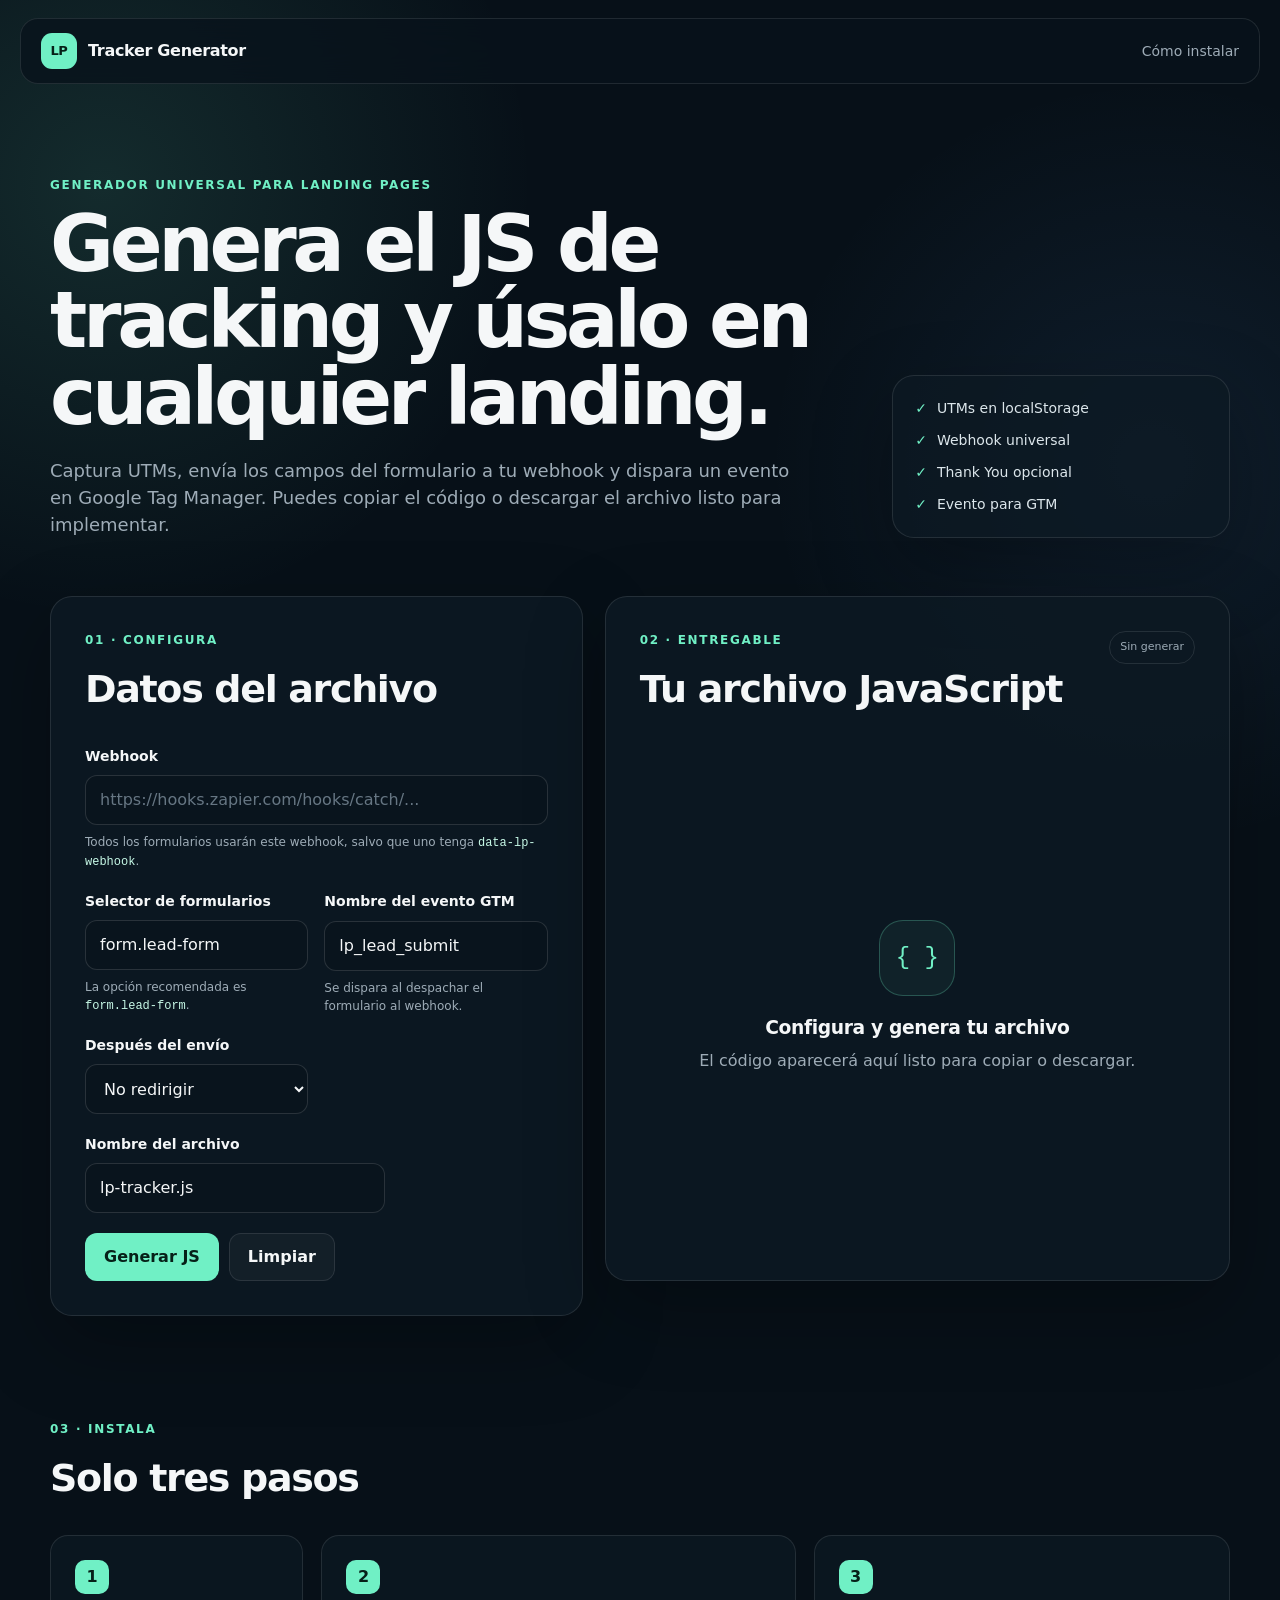
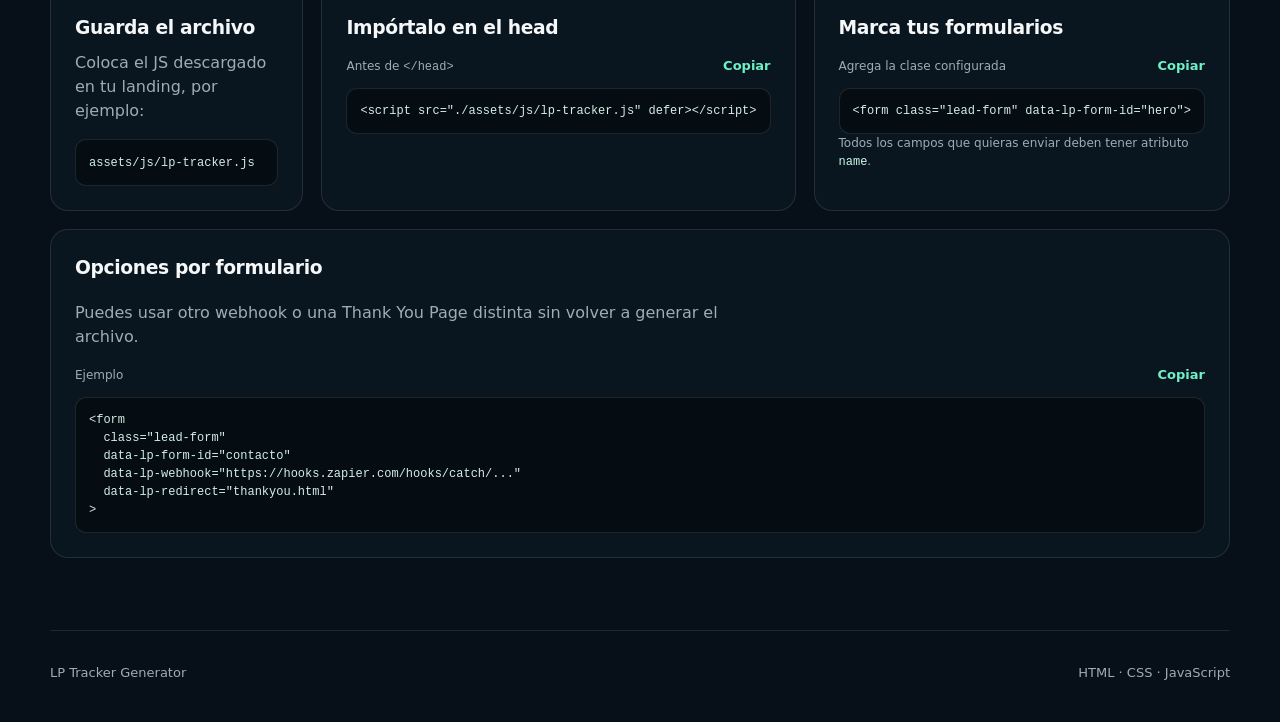
==== index.html @ 28cc4b69 "primer commit" ====
<!doctype html>
<html lang="es">
<head>
  <meta charset="UTF-8">
  <meta name="viewport" content="width=device-width, initial-scale=1.0">
  <meta name="description" content="Genera un archivo JavaScript universal para capturar UTMs, enviar formularios a un webhook y disparar un evento en Google Tag Manager.">
  <title>LP Tracker Generator</title>
  <link rel="stylesheet" href="./styles.css">
</head>
<body>
  <header class="topbar">
    <a class="brand" href="#inicio" aria-label="LP Tracker Generator">
      <span class="brand-mark">LP</span>
      <span>Tracker Generator</span>
    </a>
    <a class="topbar-link" href="#instalacion">Cómo instalar</a>
  </header>

  <main id="inicio">
    <section class="hero shell">
      <div>
        <p class="eyebrow">Generador universal para landing pages</p>
        <h1>Genera el JS de tracking y úsalo en cualquier landing.</h1>
        <p class="hero-copy">
          Captura UTMs, envía los campos del formulario a tu webhook y dispara un evento en Google Tag Manager.
          Puedes copiar el código o descargar el archivo listo para implementar.
        </p>
      </div>
      <div class="hero-points" aria-label="Funciones incluidas">
        <span>UTMs en localStorage</span>
        <span>Webhook universal</span>
        <span>Thank You opcional</span>
        <span>Evento para GTM</span>
      </div>
    </section>

    <section class="workspace shell">
      <form id="builder-form" class="card config-card">
        <div class="section-heading">
          <p class="step">01 · Configura</p>
          <h2>Datos del archivo</h2>
        </div>

        <label class="field">
          <span>Webhook</span>
          <input id="webhook-url" name="webhookUrl" type="url" placeholder="https://hooks.zapier.com/hooks/catch/..." required>
          <small>Todos los formularios usarán este webhook, salvo que uno tenga <code>data-lp-webhook</code>.</small>
        </label>

        <div class="field-grid">
          <label class="field">
            <span>Selector de formularios</span>
            <input id="form-selector" name="formSelector" value="form.lead-form" required>
            <small>La opción recomendada es <code>form.lead-form</code>.</small>
          </label>

          <label class="field">
            <span>Nombre del evento GTM</span>
            <input id="event-name" name="eventName" value="lp_lead_submit" required>
            <small>Se dispara al despachar el formulario al webhook.</small>
          </label>
        </div>

        <div class="field-grid">
          <label class="field">
            <span>Después del envío</span>
            <select id="redirect-mode" name="redirectMode">
              <option value="none">No redirigir</option>
              <option value="thankyou">Ir a una Thank You Page</option>
            </select>
          </label>

          <label class="field" id="redirect-field" hidden>
            <span>URL de Thank You Page</span>
            <input id="redirect-url" name="redirectUrl" placeholder="thankyou.html">
            <small>Puede ser una ruta relativa o una URL completa.</small>
          </label>
        </div>

        <label class="field short-field">
          <span>Nombre del archivo</span>
          <input id="file-name" name="fileName" value="lp-tracker.js" required>
        </label>

        <div class="actions">
          <button class="button button-primary" type="submit">Generar JS</button>
          <button class="button button-ghost" id="reset-button" type="button">Limpiar</button>
        </div>
      </form>

      <section class="card result-card" aria-live="polite">
        <div class="section-heading result-heading">
          <div>
            <p class="step">02 · Entregable</p>
            <h2>Tu archivo JavaScript</h2>
          </div>
          <span id="status-badge" class="status-badge">Sin generar</span>
        </div>

        <div id="empty-state" class="empty-state">
          <div class="code-icon">{ }</div>
          <h3>Configura y genera tu archivo</h3>
          <p>El código aparecerá aquí listo para copiar o descargar.</p>
        </div>

        <div id="result" hidden>
          <div class="file-summary">
            <div>
              <span>Archivo generado</span>
              <strong id="generated-file-name">lp-tracker.js</strong>
              <small id="generated-file-size">0 KB</small>
            </div>
            <div class="file-actions">
              <button id="copy-js-button" class="button button-ghost" type="button">Copiar JS</button>
              <button id="download-button" class="button button-primary" type="button">Descargar JS</button>
            </div>
          </div>

          <div class="code-panel">
            <div class="code-header">
              <h3>Vista previa</h3>
              <button class="text-button" data-copy-target="generated-code" type="button">Copiar código</button>
            </div>
            <pre><code id="generated-code"></code></pre>
          </div>

          <div class="event-preview">
            <span>Evento enviado a Google Tag Manager</span>
            <code id="event-preview">lp_lead_submit</code>
          </div>
        </div>
      </section>
    </section>

    <section id="instalacion" class="installation shell">
      <div class="section-heading">
        <p class="step">03 · Instala</p>
        <h2>Solo tres pasos</h2>
      </div>

      <div class="install-grid">
        <article class="install-card">
          <span class="number">1</span>
          <h3>Guarda el archivo</h3>
          <p>Coloca el JS descargado en tu landing, por ejemplo:</p>
          <div class="mini-code"><code>assets/js/lp-tracker.js</code></div>
        </article>

        <article class="install-card">
          <span class="number">2</span>
          <h3>Impórtalo en el head</h3>
          <div class="snippet-title">
            <span>Antes de <code>&lt;/head&gt;</code></span>
            <button class="text-button" data-copy-target="script-snippet" type="button">Copiar</button>
          </div>
          <pre class="small-pre"><code id="script-snippet">&lt;script src="./assets/js/lp-tracker.js" defer&gt;&lt;/script&gt;</code></pre>
        </article>

        <article class="install-card">
          <span class="number">3</span>
          <h3>Marca tus formularios</h3>
          <div class="snippet-title">
            <span>Agrega la clase configurada</span>
            <button class="text-button" data-copy-target="form-snippet" type="button">Copiar</button>
          </div>
          <pre class="small-pre"><code id="form-snippet">&lt;form class="lead-form" data-lp-form-id="hero"&gt;</code></pre>
          <p class="note">Todos los campos que quieras enviar deben tener atributo <code>name</code>.</p>
        </article>
      </div>

      <div class="optional-box">
        <div>
          <h3>Opciones por formulario</h3>
          <p>Puedes usar otro webhook o una Thank You Page distinta sin volver a generar el archivo.</p>
        </div>
        <div class="snippet-title">
          <span>Ejemplo</span>
          <button class="text-button" data-copy-target="override-snippet" type="button">Copiar</button>
        </div>
        <pre class="small-pre"><code id="override-snippet">&lt;form
  class="lead-form"
  data-lp-form-id="contacto"
  data-lp-webhook="https://hooks.zapier.com/hooks/catch/..."
  data-lp-redirect="thankyou.html"
&gt;</code></pre>
      </div>
    </section>
  </main>

  <footer class="footer shell">
    <span>LP Tracker Generator</span>
    <span>HTML · CSS · JavaScript</span>
  </footer>

  <div id="toast" class="toast" role="status" aria-live="polite"></div>
  <script src="./app.js"></script>
</body>
</html>
---- styles.css ----
:root {
  --bg: #071018;
  --surface: #0d1923;
  --surface-2: #111f2b;
  --line: rgba(255, 255, 255, 0.1);
  --text: #f5f7f8;
  --muted: #9eacb7;
  --accent: #70f0c5;
  --accent-dark: #092d25;
  --warning: #ffd685;
  --radius: 22px;
  --shadow: 0 28px 80px rgba(0, 0, 0, 0.28);
}

* { box-sizing: border-box; }
html { scroll-behavior: smooth; }
body {
  margin: 0;
  min-width: 320px;
  background:
    radial-gradient(circle at 8% 8%, rgba(112, 240, 197, 0.12), transparent 27rem),
    radial-gradient(circle at 90% 20%, rgba(103, 173, 255, 0.09), transparent 24rem),
    var(--bg);
  color: var(--text);
  font-family: Inter, ui-sans-serif, system-ui, -apple-system, BlinkMacSystemFont, "Segoe UI", sans-serif;
  line-height: 1.5;
}

button, input, select { font: inherit; }
button { cursor: pointer; }
a { color: inherit; text-decoration: none; }
code { font-family: "SFMono-Regular", Consolas, "Liberation Mono", monospace; }

.shell { width: min(1180px, calc(100% - 36px)); margin-inline: auto; }

.topbar {
  width: min(1240px, calc(100% - 36px));
  margin: 18px auto 0;
  min-height: 66px;
  padding: 0 20px;
  display: flex;
  align-items: center;
  justify-content: space-between;
  border: 1px solid var(--line);
  border-radius: 18px;
  background: rgba(8, 18, 27, 0.78);
  backdrop-filter: blur(18px);
  position: sticky;
  top: 12px;
  z-index: 10;
}

.brand { display: flex; align-items: center; gap: 11px; font-weight: 800; letter-spacing: -0.02em; }
.brand-mark {
  width: 36px;
  height: 36px;
  display: grid;
  place-items: center;
  border-radius: 11px;
  color: #062018;
  background: var(--accent);
  font-size: 13px;
}
.topbar-link { color: var(--muted); font-size: 14px; }
.topbar-link:hover { color: var(--text); }

.hero {
  padding: 92px 0 58px;
  display: grid;
  grid-template-columns: minmax(0, 1.4fr) minmax(280px, 0.6fr);
  align-items: end;
  gap: 54px;
}

.eyebrow, .step {
  margin: 0 0 12px;
  color: var(--accent);
  text-transform: uppercase;
  letter-spacing: 0.14em;
  font-size: 12px;
  font-weight: 800;
}

h1, h2, h3, p { margin-top: 0; }
h1 {
  max-width: 830px;
  margin-bottom: 22px;
  font-size: clamp(42px, 7vw, 78px);
  line-height: 0.98;
  letter-spacing: -0.055em;
}
h2 { margin-bottom: 0; font-size: clamp(27px, 3vw, 38px); letter-spacing: -0.035em; }
h3 { letter-spacing: -0.02em; }
.hero-copy { max-width: 760px; margin-bottom: 0; color: var(--muted); font-size: 18px; }

.hero-points {
  padding: 22px;
  display: grid;
  gap: 11px;
  border: 1px solid var(--line);
  border-radius: var(--radius);
  background: rgba(13, 25, 35, 0.72);
  box-shadow: var(--shadow);
}
.hero-points span { display: flex; gap: 10px; align-items: center; color: #dce6eb; font-size: 14px; }
.hero-points span::before { content: "✓"; color: var(--accent); font-weight: 900; }

.workspace { display: grid; grid-template-columns: minmax(0, 0.92fr) minmax(0, 1.08fr); gap: 22px; align-items: start; }
.card {
  border: 1px solid var(--line);
  border-radius: var(--radius);
  background: rgba(13, 25, 35, 0.9);
  box-shadow: var(--shadow);
}
.config-card, .result-card { padding: clamp(22px, 3vw, 34px); }
.result-card { min-height: 660px; position: sticky; top: 96px; }
.section-heading { margin-bottom: 28px; }
.result-heading { display: flex; justify-content: space-between; align-items: flex-start; gap: 20px; }

.field { display: grid; gap: 8px; margin-bottom: 20px; }
.field > span { font-size: 14px; font-weight: 750; }
.field small, .note { color: var(--muted); font-size: 12px; }
.field code, .note code { color: #c7f9e7; }
.field-grid { display: grid; grid-template-columns: 1fr 1fr; gap: 16px; }
.short-field { max-width: 300px; }
input, select {
  width: 100%;
  min-height: 50px;
  padding: 0 14px;
  color: var(--text);
  border: 1px solid rgba(255, 255, 255, 0.13);
  border-radius: 12px;
  outline: none;
  background: #09141d;
  transition: border-color 160ms ease, box-shadow 160ms ease;
}
input:focus, select:focus { border-color: rgba(112, 240, 197, 0.72); box-shadow: 0 0 0 4px rgba(112, 240, 197, 0.09); }
input::placeholder { color: #667683; }

.actions, .file-actions { display: flex; flex-wrap: wrap; gap: 10px; }
.actions { margin-top: 8px; }
.button {
  min-height: 48px;
  padding: 0 18px;
  border: 1px solid transparent;
  border-radius: 12px;
  font-weight: 800;
  transition: transform 150ms ease, opacity 150ms ease, border-color 150ms ease;
}
.button:hover { transform: translateY(-1px); }
.button-primary { background: var(--accent); color: #062018; }
.button-ghost { color: var(--text); border-color: var(--line); background: rgba(255, 255, 255, 0.035); }
.text-button { padding: 0; border: 0; color: var(--accent); background: transparent; font-size: 13px; font-weight: 750; }

.status-badge {
  padding: 7px 10px;
  color: var(--muted);
  border: 1px solid var(--line);
  border-radius: 999px;
  font-size: 11px;
  white-space: nowrap;
}
.status-badge.ready { color: var(--accent); border-color: rgba(112, 240, 197, 0.35); background: rgba(112, 240, 197, 0.06); }

.empty-state { min-height: 500px; display: grid; place-content: center; justify-items: center; text-align: center; color: var(--muted); }
.empty-state h3 { margin: 18px 0 7px; color: var(--text); }
.empty-state p { margin-bottom: 0; }
.code-icon {
  width: 76px;
  height: 76px;
  display: grid;
  place-items: center;
  border: 1px solid rgba(112, 240, 197, 0.25);
  border-radius: 24px;
  color: var(--accent);
  background: rgba(112, 240, 197, 0.05);
  font-family: monospace;
  font-size: 24px;
}

.file-summary {
  margin-bottom: 18px;
  padding: 16px;
  display: flex;
  justify-content: space-between;
  align-items: center;
  gap: 18px;
  border: 1px solid var(--line);
  border-radius: 15px;
  background: var(--surface-2);
}
.file-summary div:first-child { display: grid; gap: 3px; }
.file-summary span, .file-summary small { color: var(--muted); font-size: 12px; }
.file-summary strong { font-size: 17px; }

.code-panel { overflow: hidden; border: 1px solid var(--line); border-radius: 15px; background: #050c12; }
.code-header, .snippet-title { display: flex; align-items: center; justify-content: space-between; gap: 14px; }
.code-header { min-height: 48px; padding: 0 15px; border-bottom: 1px solid var(--line); }
.code-header h3 { margin: 0; font-size: 14px; }
pre { margin: 0; }
.code-panel pre { max-height: 390px; overflow: auto; padding: 18px; color: #d7e5eb; font-size: 12px; line-height: 1.65; }
.event-preview { margin-top: 16px; padding: 14px 16px; display: flex; align-items: center; justify-content: space-between; gap: 12px; border: 1px solid rgba(112, 240, 197, 0.18); border-radius: 13px; background: rgba(112, 240, 197, 0.045); font-size: 13px; }
.event-preview code { color: var(--accent); }

.installation { padding: 104px 0 72px; }
.install-grid { display: grid; grid-template-columns: repeat(3, 1fr); gap: 18px; }
.install-card, .optional-box { padding: 24px; border: 1px solid var(--line); border-radius: 18px; background: rgba(13, 25, 35, 0.72); }
.install-card .number { width: 34px; height: 34px; margin-bottom: 20px; display: grid; place-items: center; border-radius: 10px; background: var(--accent); color: #062018; font-weight: 900; }
.install-card h3 { margin-bottom: 9px; }
.install-card p, .optional-box p { color: var(--muted); }
.mini-code, .small-pre { margin-top: 12px; padding: 13px; overflow: auto; border: 1px solid var(--line); border-radius: 11px; background: #050c12; color: #d4eee5; font-size: 12px; }
.snippet-title { margin-top: 14px; font-size: 12px; color: var(--muted); }
.optional-box { margin-top: 18px; }
.optional-box > div:first-child { max-width: 680px; }

.footer { min-height: 86px; display: flex; align-items: center; justify-content: space-between; color: var(--muted); border-top: 1px solid var(--line); font-size: 13px; }
.toast {
  position: fixed;
  right: 20px;
  bottom: 20px;
  max-width: min(360px, calc(100% - 40px));
  padding: 13px 16px;
  border: 1px solid rgba(112, 240, 197, 0.28);
  border-radius: 12px;
  color: var(--text);
  background: #10231e;
  box-shadow: var(--shadow);
  opacity: 0;
  transform: translateY(10px);
  pointer-events: none;
  transition: 180ms ease;
}
.toast.show { opacity: 1; transform: translateY(0); }

[hidden] { display: none !important; }

@media (max-width: 940px) {
  .hero, .workspace { grid-template-columns: 1fr; }
  .result-card { position: static; min-height: auto; }
  .install-grid { grid-template-columns: 1fr; }
}

@media (max-width: 640px) {
  .shell, .topbar { width: min(100% - 22px, 1180px); }
  .topbar { padding-inline: 14px; }
  .topbar-link { display: none; }
  .hero { padding-top: 68px; }
  h1 { font-size: 43px; }
  .field-grid { grid-template-columns: 1fr; gap: 0; }
  .file-summary, .event-preview, .footer { align-items: flex-start; flex-direction: column; }
  .file-actions, .actions { width: 100%; }
  .file-actions .button, .actions .button { flex: 1; }
}
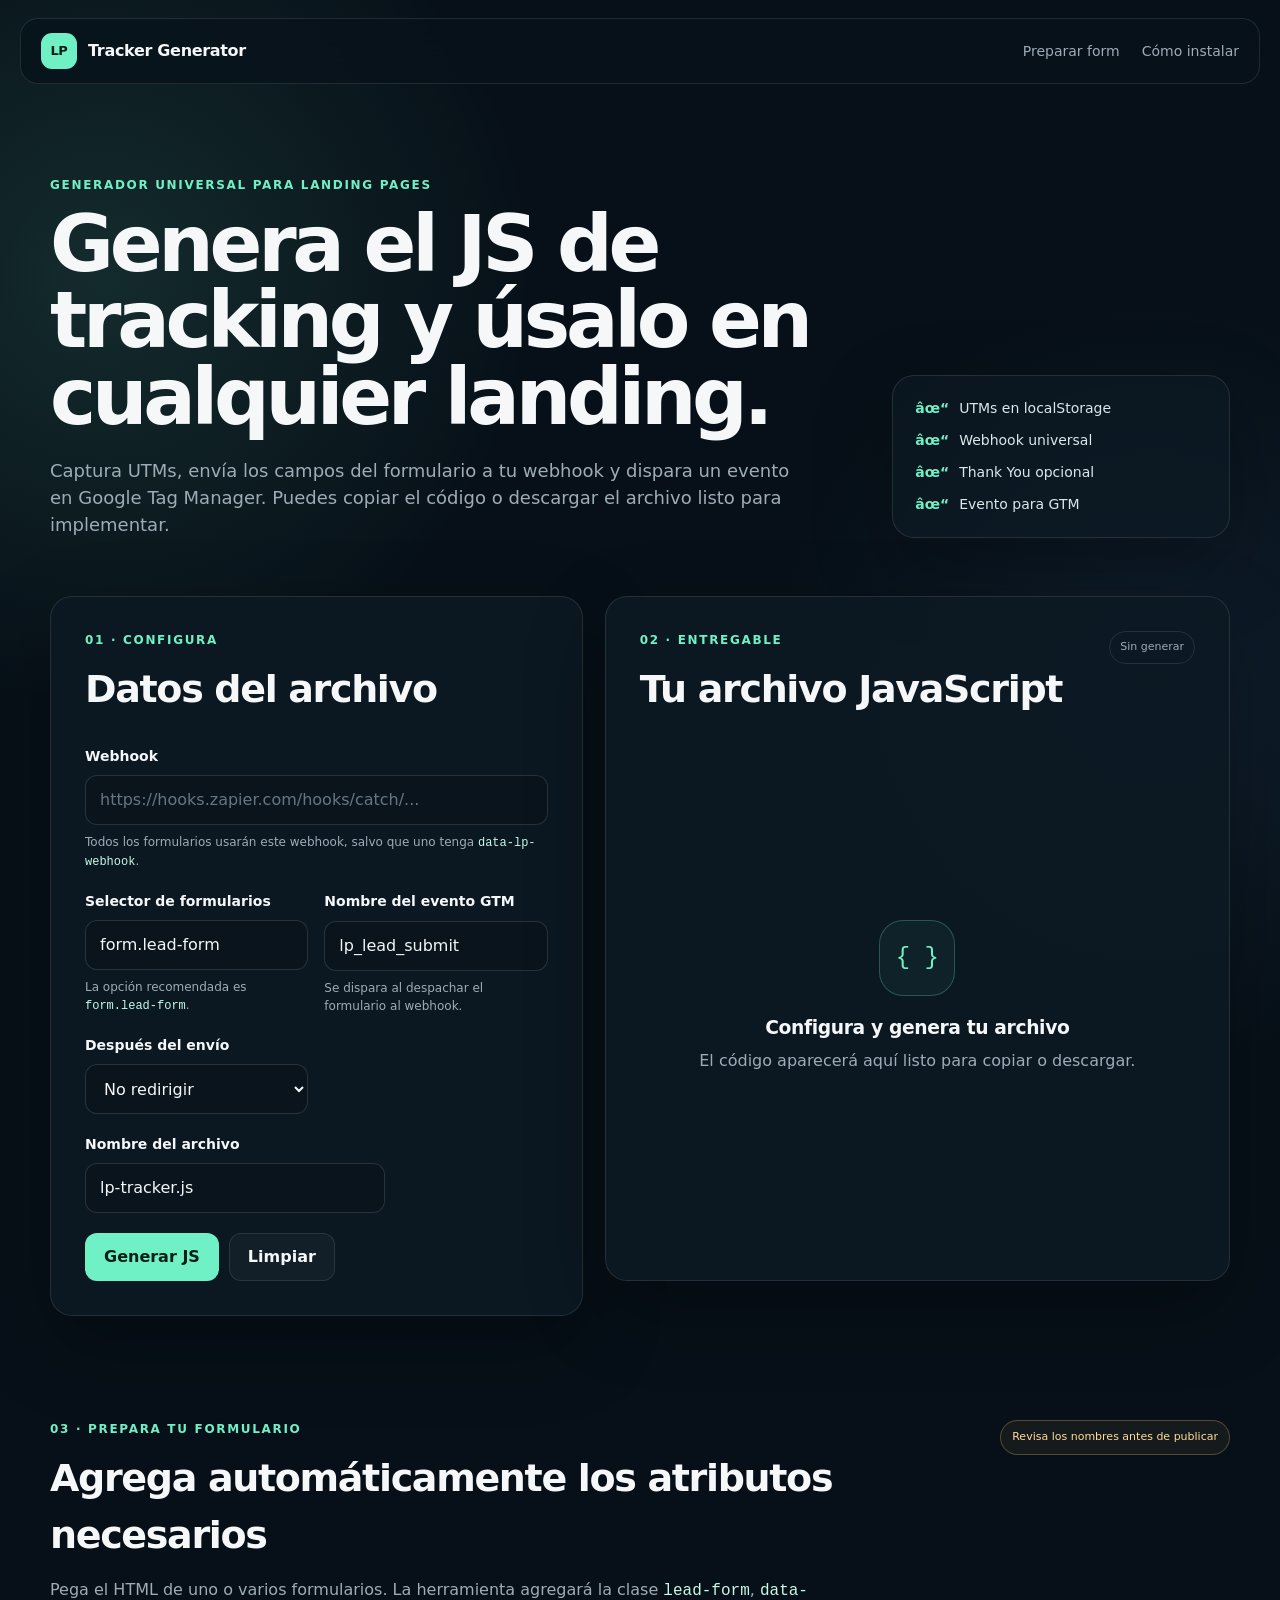
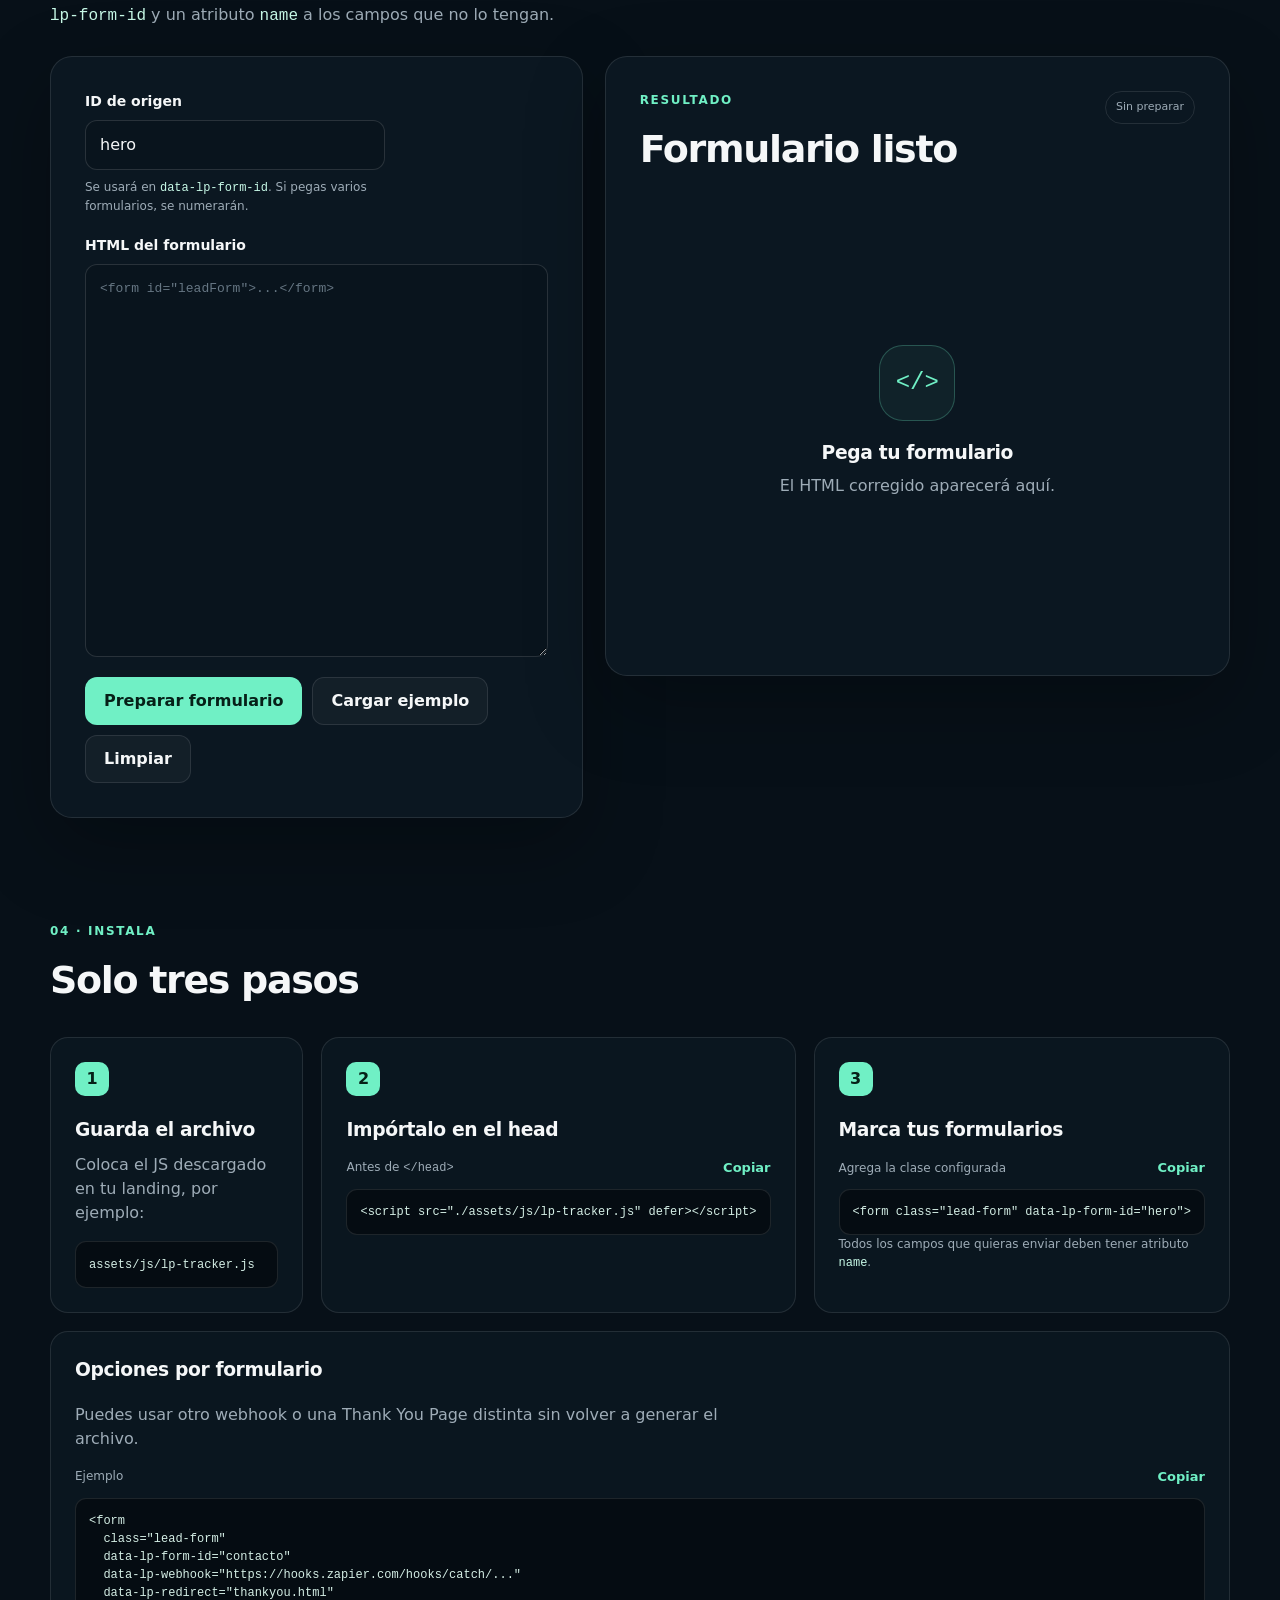
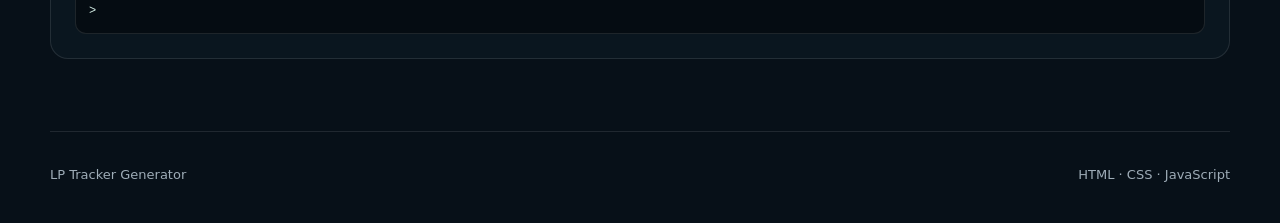
==== commit 4115e805: "formater form" ====
--- a/index.html
+++ b/index.html
@@ -13,7 +13,7 @@
       <span class="brand-mark">LP</span>
       <span>Tracker Generator</span>
     </a>
-    <a class="topbar-link" href="#instalacion">Cómo instalar</a>
+    <nav class="topbar-nav"><a class="topbar-link" href="#preparar-formulario">Preparar form</a><a class="topbar-link" href="#instalacion">Cómo instalar</a></nav>
   </header>
 
   <main id="inicio">
@@ -132,9 +132,73 @@
       </section>
     </section>
 
+
+
+    <section id="preparar-formulario" class="form-helper-section shell">
+      <div class="section-heading helper-heading">
+        <div>
+          <p class="step">03 · Prepara tu formulario</p>
+          <h2>Agrega automáticamente los atributos necesarios</h2>
+          <p class="section-copy">
+            Pega el HTML de uno o varios formularios. La herramienta agregará la clase <code>lead-form</code>,
+            <code>data-lp-form-id</code> y un atributo <code>name</code> a los campos que no lo tengan.
+          </p>
+        </div>
+        <span class="helper-warning">Revisa los nombres antes de publicar</span>
+      </div>
+
+      <div class="form-helper-grid">
+        <form id="form-helper" class="card helper-card">
+          <label class="field short-field">
+            <span>ID de origen</span>
+            <input id="helper-form-id" value="hero" placeholder="hero">
+            <small>Se usará en <code>data-lp-form-id</code>. Si pegas varios formularios, se numerarán.</small>
+          </label>
+
+          <label class="field">
+            <span>HTML del formulario</span>
+            <textarea id="raw-form-html" rows="18" placeholder="&lt;form id=&quot;leadForm&quot;&gt;...&lt;/form&gt;" required></textarea>
+          </label>
+
+          <div class="actions">
+            <button class="button button-primary" type="submit">Preparar formulario</button>
+            <button class="button button-ghost" id="load-form-example" type="button">Cargar ejemplo</button>
+            <button class="button button-ghost" id="clear-form-helper" type="button">Limpiar</button>
+          </div>
+        </form>
+
+        <section class="card helper-result" aria-live="polite">
+          <div class="section-heading result-heading">
+            <div>
+              <p class="step">Resultado</p>
+              <h2>Formulario listo</h2>
+            </div>
+            <span id="helper-status" class="status-badge">Sin preparar</span>
+          </div>
+
+          <div id="helper-empty" class="empty-state helper-empty">
+            <div class="code-icon">&lt;/&gt;</div>
+            <h3>Pega tu formulario</h3>
+            <p>El HTML corregido aparecerá aquí.</p>
+          </div>
+
+          <div id="helper-output" hidden>
+            <div id="helper-summary" class="helper-summary"></div>
+            <div class="code-panel">
+              <div class="code-header">
+                <h3>HTML preparado</h3>
+                <button id="copy-prepared-form" class="text-button" type="button">Copiar formulario</button>
+              </div>
+              <pre><code id="prepared-form-code"></code></pre>
+            </div>
+          </div>
+        </section>
+      </div>
+    </section>
+
     <section id="instalacion" class="installation shell">
       <div class="section-heading">
-        <p class="step">03 · Instala</p>
+        <p class="step">04 · Instala</p>
         <h2>Solo tres pasos</h2>
       </div>
 
--- a/styles.css
+++ b/styles.css
@@ -103,7 +103,7 @@
   box-shadow: var(--shadow);
 }
 .hero-points span { display: flex; gap: 10px; align-items: center; color: #dce6eb; font-size: 14px; }
-.hero-points span::before { content: "✓"; color: var(--accent); font-weight: 900; }
+.hero-points span::before { content: "âœ“"; color: var(--accent); font-weight: 900; }
 
 .workspace { display: grid; grid-template-columns: minmax(0, 0.92fr) minmax(0, 1.08fr); gap: 22px; align-items: start; }
 .card {
@@ -251,3 +251,57 @@
   .file-actions, .actions { width: 100%; }
   .file-actions .button, .actions .button { flex: 1; }
 }
+
+/* Preparador de formularios */
+.topbar-nav { display: flex; align-items: center; gap: 22px; }
+.section-copy { max-width: 780px; margin: 14px 0 0; color: var(--muted); }
+.section-copy code { color: #c7f9e7; }
+.form-helper-section { padding: 104px 0 0; }
+.helper-heading { display: flex; justify-content: space-between; align-items: flex-start; gap: 24px; }
+.helper-warning {
+  flex: 0 0 auto;
+  padding: 8px 11px;
+  border: 1px solid rgba(255, 203, 107, 0.26);
+  border-radius: 999px;
+  color: #ffdc9a;
+  background: rgba(255, 203, 107, 0.06);
+  font-size: 11px;
+  white-space: nowrap;
+}
+.form-helper-grid { display: grid; grid-template-columns: minmax(0, 0.92fr) minmax(0, 1.08fr); gap: 22px; align-items: start; }
+.helper-card, .helper-result { padding: clamp(22px, 3vw, 34px); }
+.helper-result { min-height: 620px; }
+textarea {
+  width: 100%;
+  min-height: 260px;
+  padding: 14px;
+  resize: vertical;
+  color: var(--text);
+  border: 1px solid rgba(255, 255, 255, 0.13);
+  border-radius: 12px;
+  outline: none;
+  background: #09141d;
+  font: 13px/1.55 ui-monospace, SFMono-Regular, Menlo, Monaco, Consolas, monospace;
+  transition: border-color 160ms ease, box-shadow 160ms ease;
+}
+textarea:focus { border-color: rgba(112, 240, 197, 0.72); box-shadow: 0 0 0 4px rgba(112, 240, 197, 0.09); }
+textarea::placeholder { color: #667683; }
+.helper-empty { min-height: 430px; }
+.helper-summary {
+  margin-bottom: 16px;
+  padding: 13px 15px;
+  border: 1px solid rgba(112, 240, 197, 0.18);
+  border-radius: 12px;
+  color: #dce6eb;
+  background: rgba(112, 240, 197, 0.045);
+  font-size: 13px;
+}
+
+@media (max-width: 940px) {
+  .form-helper-grid { grid-template-columns: 1fr; }
+}
+
+@media (max-width: 640px) {
+  .topbar-nav .topbar-link:first-child { display: none; }
+  .helper-heading { flex-direction: column; }
+}
